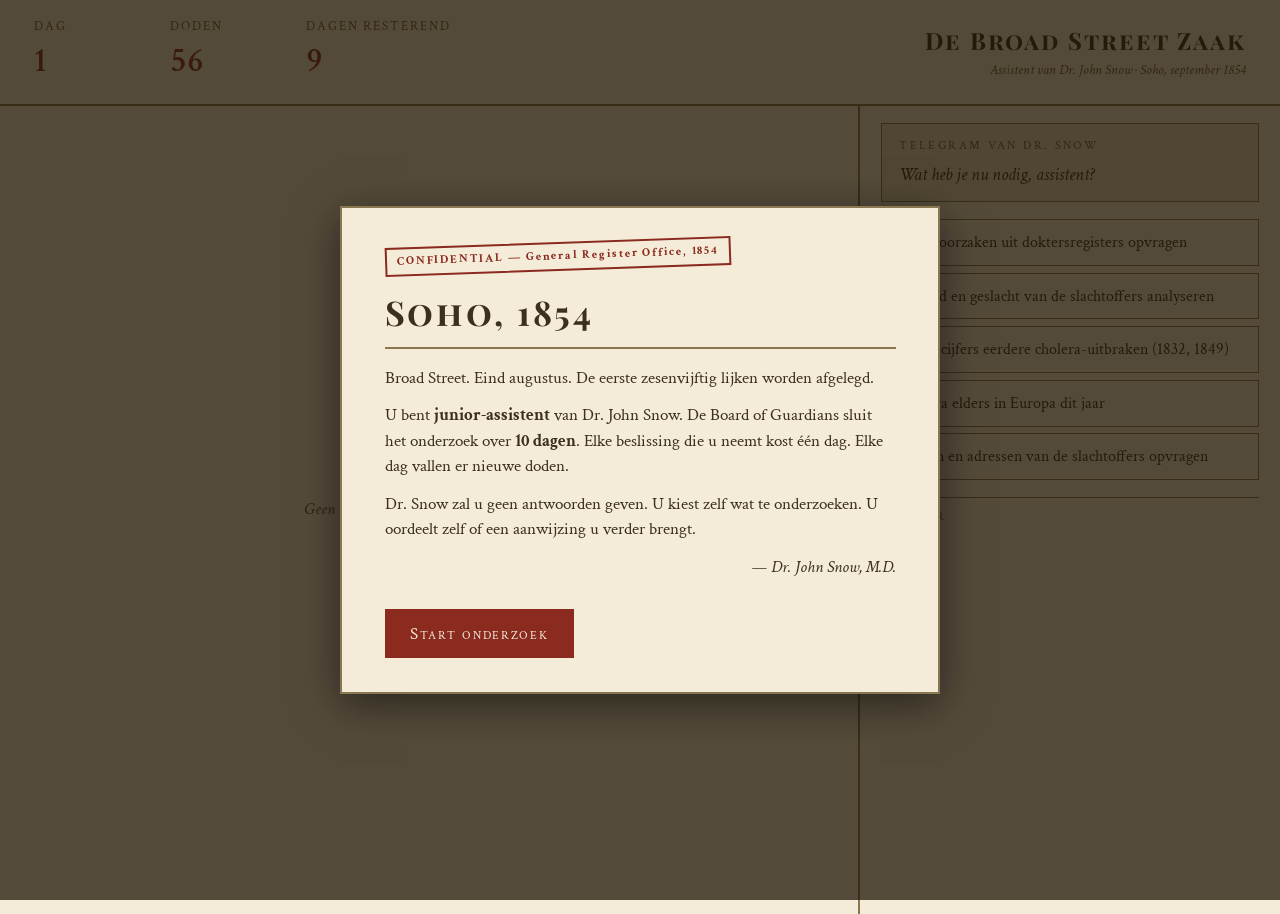
==== broad-street-zaak.html @ 78f12b33 "M4: Victoriaanse styling en polish - Google Fonts Playfair Display (koppen) + Crimson Text (body) - " ====
<!doctype html>
<html lang="nl">
<head>
  <meta charset="utf-8">
  <meta name="viewport" content="width=1280, initial-scale=1">
  <title>De Broad Street Zaak — Londen, 1854</title>
  <link rel="preconnect" href="https://fonts.googleapis.com">
  <link rel="preconnect" href="https://fonts.gstatic.com" crossorigin>
  <link href="https://fonts.googleapis.com/css2?family=Playfair+Display:wght@400;600;700&family=Crimson+Text:ital,wght@0,400;0,600;1,400&display=swap" rel="stylesheet">
  <link rel="stylesheet" href="styles.css">
</head>
<body>
  <div id="app">
    <header id="dashboard">
      <div class="dash-cell">
        <div class="dash-label">Dag</div>
        <div class="dash-value" id="day-value">1</div>
      </div>
      <div class="dash-cell">
        <div class="dash-label">Doden</div>
        <div class="dash-value" id="deaths-value">56</div>
      </div>
      <div class="dash-cell">
        <div class="dash-label">Dagen resterend</div>
        <div class="dash-value" id="remaining-value">9</div>
      </div>
      <div class="dash-cell dash-brand">
        <div class="dash-title">De Broad Street Zaak</div>
        <div class="dash-subtitle">Assistent van Dr. John Snow · Soho, september 1854</div>
      </div>
    </header>

    <main id="workspace">
      <section id="map-panel">
        <svg id="map-svg" viewBox="0 0 1024 768" preserveAspectRatio="xMidYMid meet"
             xmlns="http://www.w3.org/2000/svg">
          <rect width="1024" height="768" fill="#f4ecd8"/>
          <image id="map-bg" href="data/img/old-soho-1024.jpg" x="0" y="0" width="1024" height="768"
                 preserveAspectRatio="xMidYMid slice" opacity="0"/>
          <g id="layer-streets"></g>
          <g id="layer-density"></g>
          <g id="layer-poi"></g>
          <g id="layer-deaths"></g>
          <g id="layer-pumps"></g>
        </svg>
        <div id="map-placeholder" class="placeholder">
          Geen kaart opgevraagd. Zie menu rechts.
        </div>
      </section>

      <aside id="side-panel">
        <div id="telegram">
          <div class="telegram-head">Telegram van Dr. Snow</div>
          <div class="telegram-body" id="menu-prompt">
            Wat heb je nu nodig, assistent?
          </div>
        </div>
        <div id="menu" role="list"></div>
        <div id="viz" class="viz-panel hidden"></div>
        <div id="dossier">
          <div class="dossier-head">Dossier</div>
          <ul id="dossier-list"></ul>
        </div>
      </aside>
    </main>

    <div id="intro-overlay" class="overlay">
      <div class="overlay-card">
        <div class="stamp">CONFIDENTIAL — General Register Office, 1854</div>
        <h1>Soho, 1854</h1>
        <p>Broad Street. Eind augustus. De eerste zesenvijftig lijken worden afgelegd.</p>
        <p>U bent <strong>junior-assistent</strong> van Dr. John Snow. De Board of Guardians sluit het onderzoek over <strong>10 dagen</strong>. Elke beslissing die u neemt kost één dag. Elke dag vallen er nieuwe doden.</p>
        <p>Dr. Snow zal u geen antwoorden geven. U kiest zelf wat te onderzoeken. U oordeelt zelf of een aanwijzing u verder brengt.</p>
        <p class="signature">— Dr. John Snow, M.D.</p>
        <button id="start-btn" class="primary">Start onderzoek</button>
      </div>
    </div>

    <div id="ending-overlay" class="overlay hidden">
      <div class="overlay-card wide" id="ending-card"></div>
    </div>
  </div>

  <script type="module" src="app.js"></script>
</body>
</html>
---- styles.css ----
/* M2: minimale Victoriaanse basis. Polish in M4. */
:root {
  --paper: #f4ecd8;
  --paper-dark: #e8dcc0;
  --ink: #3b2f1e;
  --ink-soft: #6b5a3e;
  --accent: #8b2a1f;
  --accent-soft: #b9583f;
  --rule: #8a7752;
}

* { box-sizing: border-box; }

html, body {
  margin: 0;
  padding: 0;
  background: var(--paper);
  color: var(--ink);
  font-family: "Crimson Text", "Times New Roman", Georgia, serif;
  font-size: 17px;
  line-height: 1.5;
  min-height: 100vh;
}

h1, .dash-title, .overlay-card h1 {
  font-family: "Playfair Display", "Times New Roman", Georgia, serif;
}

#app {
  display: grid;
  grid-template-rows: auto 1fr;
  min-height: 100vh;
}

/* Dashboard */
#dashboard {
  display: grid;
  grid-template-columns: auto auto auto 1fr;
  gap: 2rem;
  padding: 1rem 2rem;
  border-bottom: 2px double var(--rule);
  align-items: center;
  background: var(--paper);
}

.dash-cell {
  display: flex;
  flex-direction: column;
  min-width: 6rem;
}

.dash-label {
  font-size: 0.75rem;
  letter-spacing: 0.15em;
  text-transform: uppercase;
  color: var(--ink-soft);
}

.dash-value {
  font-size: 2rem;
  font-weight: 600;
  color: var(--accent);
  font-variant-numeric: tabular-nums;
}

.dash-brand {
  text-align: right;
  align-items: flex-end;
}

.dash-title {
  font-size: 1.4rem;
  font-weight: 700;
  font-variant: small-caps;
  letter-spacing: 0.08em;
}

.dash-subtitle {
  font-size: 0.85rem;
  color: var(--ink-soft);
  font-style: italic;
}

/* Workspace */
#workspace {
  display: grid;
  grid-template-columns: 1fr 420px;
  gap: 0;
  height: calc(100vh - 92px);
  min-height: 600px;
}

#map-panel {
  position: relative;
  padding: 1rem;
  border-right: 2px solid var(--rule);
  overflow: hidden;
}

#map-svg {
  width: 100%;
  height: 100%;
  background: var(--paper);
}

.placeholder {
  position: absolute;
  inset: 1rem;
  display: flex;
  align-items: center;
  justify-content: center;
  color: var(--ink-soft);
  font-style: italic;
  pointer-events: none;
}

/* Side panel */
#side-panel {
  padding: 1rem 1.25rem;
  display: grid;
  grid-template-rows: auto auto 1fr auto;
  gap: 1rem;
  overflow-y: auto;
}

#telegram {
  border: 1px solid var(--rule);
  padding: 0.75rem 1rem;
  background: var(--paper-dark);
}

.telegram-head {
  font-size: 0.7rem;
  letter-spacing: 0.2em;
  text-transform: uppercase;
  color: var(--ink-soft);
  margin-bottom: 0.4rem;
}

.telegram-body {
  font-style: italic;
  font-size: 1.05rem;
}

#menu {
  display: flex;
  flex-direction: column;
  gap: 0.4rem;
}

.menu-btn {
  background: var(--paper);
  color: var(--ink);
  border: 1px solid var(--rule);
  padding: 0.7rem 0.9rem;
  text-align: left;
  font-family: inherit;
  font-size: 0.95rem;
  cursor: pointer;
  transition: background 0.15s, border-color 0.15s;
}

.menu-btn:hover {
  background: var(--paper-dark);
  border-color: var(--accent);
}

.menu-btn[disabled] {
  opacity: 0.4;
  cursor: not-allowed;
  background: var(--paper-dark);
}

.viz-panel {
  border-top: 1px dashed var(--rule);
  padding-top: 0.75rem;
  max-height: 40vh;
  overflow-y: auto;
}

.viz-panel.hidden { display: none; }
.viz-panel h3 {
  margin: 0 0 0.5rem 0;
  font-variant: small-caps;
  letter-spacing: 0.05em;
  color: var(--ink);
  font-size: 1rem;
  border-bottom: 1px solid var(--rule);
  padding-bottom: 0.25rem;
}

.viz-panel table {
  border-collapse: collapse;
  width: 100%;
  font-size: 0.85rem;
}

.viz-panel th, .viz-panel td {
  padding: 0.25rem 0.5rem;
  border-bottom: 1px solid var(--paper-dark);
  text-align: left;
}

.viz-panel th {
  font-weight: 700;
  color: var(--ink-soft);
}

.viz-panel .scroll-rows {
  max-height: 30vh;
  overflow-y: auto;
  border: 1px solid var(--paper-dark);
}

.viz-narrative p {
  margin: 0.5rem 0;
  font-size: 0.95rem;
}

.viz-narrative .finding {
  border-left: 3px solid var(--accent);
  padding-left: 0.6rem;
  margin: 0.5rem 0;
  font-style: italic;
}

/* Dossier */
#dossier {
  border-top: 1px solid var(--rule);
  padding-top: 0.6rem;
}

.dossier-head {
  font-size: 0.7rem;
  letter-spacing: 0.2em;
  text-transform: uppercase;
  color: var(--ink-soft);
  margin-bottom: 0.4rem;
}

#dossier-list {
  list-style: none;
  margin: 0;
  padding: 0;
  display: flex;
  flex-wrap: wrap;
  gap: 0.3rem;
}

#dossier-list li {
  border: 1px solid var(--rule);
  padding: 0.2rem 0.5rem;
  font-size: 0.75rem;
  background: var(--paper);
  color: var(--ink-soft);
  transition: background 0.15s;
}

#dossier-list li:hover {
  background: var(--paper-dark);
  color: var(--ink);
}

/* Map layers */
.street-line {
  stroke: var(--ink-soft);
  stroke-width: 1.2;
  fill: none;
  opacity: 0.85;
  stroke-linecap: round;
  stroke-linejoin: round;
}

.death-dot {
  fill: var(--accent);
  opacity: 0.75;
  stroke: #3a0f0a;
  stroke-width: 0.3;
  animation: fade-in 400ms ease-out;
}

@keyframes fade-in {
  from { opacity: 0; }
  to { opacity: 0.75; }
}

#map-bg {
  transition: opacity 600ms ease-out;
}

.menu-btn {
  transition: background 0.15s, border-color 0.15s, transform 0.1s;
}

.menu-btn:hover { transform: translateX(2px); }

/* Day-advance flash */
@keyframes day-flash {
  0% { color: var(--accent); transform: scale(1.15); }
  100% { color: var(--accent); transform: scale(1); }
}

.dash-value.flash {
  animation: day-flash 400ms ease-out;
}

.pump-marker {
  fill: #1e3a5f;
  stroke: #fff;
  stroke-width: 1.5;
}

.pump-marker.broad {
  fill: #1e3a5f;
  stroke: var(--accent);
  stroke-width: 2.5;
}

.pump-label {
  font-size: 11px;
  fill: var(--ink);
  font-family: inherit;
  pointer-events: none;
}

.poi-marker {
  opacity: 0.8;
}

.density-cell {
  fill: var(--accent-soft);
}

/* Overlay (intro + ending) */
.overlay {
  position: fixed;
  inset: 0;
  background: rgba(30, 20, 5, 0.75);
  display: flex;
  align-items: center;
  justify-content: center;
  z-index: 100;
}

.overlay.hidden { display: none; }

.overlay-card {
  background: var(--paper);
  border: 2px double var(--rule);
  padding: 2rem 2.5rem;
  max-width: 600px;
  box-shadow: 0 10px 40px rgba(0, 0, 0, 0.5);
  text-align: left;
}

.overlay-card.wide { max-width: 900px; }

.overlay-card h1 {
  margin: 0 0 1rem 0;
  font-variant: small-caps;
  letter-spacing: 0.08em;
  border-bottom: 2px double var(--rule);
  padding-bottom: 0.5rem;
}

.overlay-card p {
  margin: 0.7rem 0;
  font-size: 1rem;
}

.stamp {
  display: inline-block;
  border: 2px solid var(--accent);
  color: var(--accent);
  padding: 0.2rem 0.6rem;
  font-size: 0.7rem;
  letter-spacing: 0.15em;
  transform: rotate(-2deg);
  margin-bottom: 1rem;
  font-weight: 700;
}

.signature {
  text-align: right;
  font-style: italic;
  margin-top: 1.5rem;
}

button.primary {
  background: var(--accent);
  color: var(--paper);
  border: none;
  padding: 0.8rem 1.5rem;
  font-family: inherit;
  font-size: 1rem;
  cursor: pointer;
  font-variant: small-caps;
  letter-spacing: 0.1em;
  margin-top: 1rem;
}

button.primary:hover { background: var(--accent-soft); }

button.secondary {
  background: var(--paper-dark);
  color: var(--ink);
  border: 1px solid var(--rule);
  padding: 0.8rem 1.5rem;
  font-family: inherit;
  font-size: 1rem;
  cursor: pointer;
  margin-top: 1rem;
  margin-left: 0.5rem;
}

/* Ending layouts */
.ending-grid {
  display: grid;
  grid-template-columns: 1fr 1fr;
  gap: 1.5rem;
  margin: 1rem 0;
}

.ending-grid figure {
  margin: 0;
}

.ending-grid figcaption {
  font-size: 0.8rem;
  color: var(--ink-soft);
  font-style: italic;
  margin-top: 0.3rem;
}

.ending-grid svg {
  width: 100%;
  height: auto;
  border: 1px solid var(--rule);
  background: var(--paper);
}

.ending-stats {
  display: grid;
  grid-template-columns: repeat(3, 1fr);
  gap: 1rem;
  margin: 1rem 0;
  padding: 1rem;
  border: 1px solid var(--rule);
  background: var(--paper-dark);
}

.ending-stat-label {
  font-size: 0.7rem;
  letter-spacing: 0.15em;
  text-transform: uppercase;
  color: var(--ink-soft);
}

.ending-stat-value {
  font-size: 1.6rem;
  color: var(--accent);
  font-weight: 700;
}

.transfer-question {
  font-size: 1.1rem;
  font-style: italic;
  border-left: 3px solid var(--accent);
  padding-left: 1rem;
  margin: 1rem 0;
}

/* Print */
@media print {
  .overlay, #intro-overlay { display: none !important; }
  #dashboard, #side-panel { border: none; }
  body { background: white; }
}
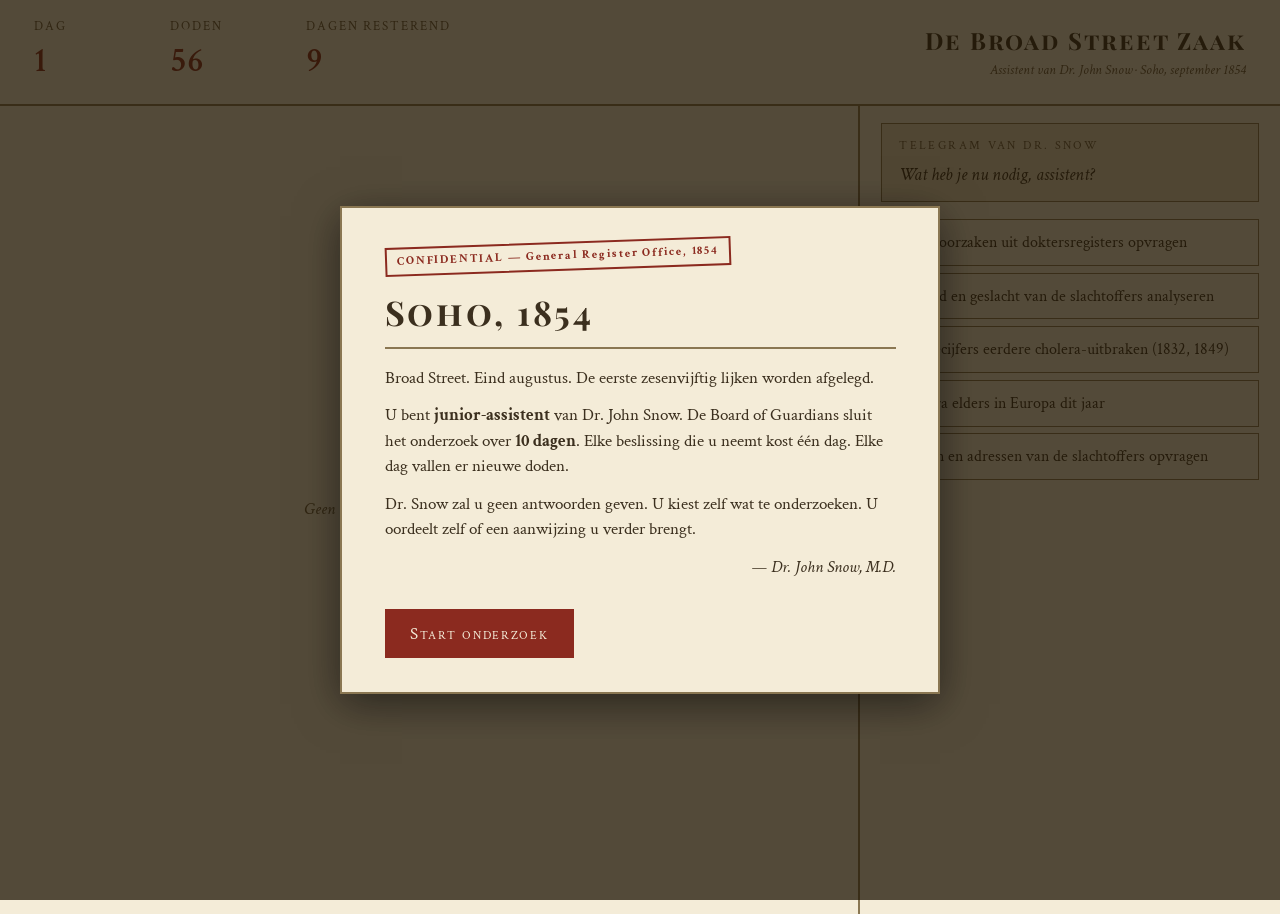
==== commit 356bdfd3: "feat: dossier vervangen door tabbladen voor betere viz-zichtbaarheid Feedback: rode-haring data was " ====
--- a/broad-street-zaak.html
+++ b/broad-street-zaak.html
@@ -35,12 +35,10 @@
         <svg id="map-svg" viewBox="0 0 1024 768" preserveAspectRatio="xMidYMid meet"
              xmlns="http://www.w3.org/2000/svg">
           <rect width="1024" height="768" fill="#f4ecd8"/>
-          <image id="map-bg" href="data/img/old-soho-1024.jpg" x="0" y="0" width="1024" height="768"
-                 preserveAspectRatio="xMidYMid slice" opacity="0"/>
           <g id="layer-streets"></g>
           <g id="layer-density"></g>
+          <g id="layer-deaths"></g>
           <g id="layer-poi"></g>
-          <g id="layer-deaths"></g>
           <g id="layer-pumps"></g>
         </svg>
         <div id="map-placeholder" class="placeholder">
@@ -56,11 +54,8 @@
           </div>
         </div>
         <div id="menu" role="list"></div>
+        <div id="tabs" role="tablist"></div>
         <div id="viz" class="viz-panel hidden"></div>
-        <div id="dossier">
-          <div class="dossier-head">Dossier</div>
-          <ul id="dossier-list"></ul>
-        </div>
       </aside>
     </main>
 
--- a/styles.css
+++ b/styles.css
@@ -118,9 +118,9 @@
 #side-panel {
   padding: 1rem 1.25rem;
   display: grid;
-  grid-template-rows: auto auto 1fr auto;
+  grid-template-rows: auto auto auto 1fr;
   gap: 1rem;
-  overflow-y: auto;
+  min-height: 0;
 }
 
 #telegram {
@@ -172,10 +172,10 @@
 }
 
 .viz-panel {
-  border-top: 1px dashed var(--rule);
-  padding-top: 0.75rem;
-  max-height: 40vh;
+  border-top: 1px solid var(--rule);
+  padding: 0.75rem 0.25rem 0.5rem;
   overflow-y: auto;
+  min-height: 0;
 }
 
 .viz-panel.hidden { display: none; }
@@ -224,41 +224,48 @@
   font-style: italic;
 }
 
-/* Dossier */
-#dossier {
-  border-top: 1px solid var(--rule);
-  padding-top: 0.6rem;
-}
-
-.dossier-head {
-  font-size: 0.7rem;
-  letter-spacing: 0.2em;
-  text-transform: uppercase;
-  color: var(--ink-soft);
-  margin-bottom: 0.4rem;
-}
-
-#dossier-list {
-  list-style: none;
-  margin: 0;
-  padding: 0;
+/* Tabs — dossier van genomen waarnemingen */
+#tabs {
   display: flex;
   flex-wrap: wrap;
-  gap: 0.3rem;
-}
-
-#dossier-list li {
-  border: 1px solid var(--rule);
-  padding: 0.2rem 0.5rem;
-  font-size: 0.75rem;
-  background: var(--paper);
-  color: var(--ink-soft);
-  transition: background 0.15s;
-}
-
-#dossier-list li:hover {
-  background: var(--paper-dark);
-  color: var(--ink);
+  gap: 0.25rem 0.3rem;
+  padding-top: 0.3rem;
+  border-top: 1px dashed var(--rule);
+}
+
+#tabs:empty {
+  display: none;
+}
+
+.tab {
+  border: 1px solid var(--rule);
+  border-bottom: none;
+  padding: 0.35rem 0.6rem 0.3rem;
+  font-size: 0.78rem;
+  background: var(--paper);
+  color: var(--ink-soft);
+  font-family: inherit;
+  cursor: pointer;
+  border-radius: 3px 3px 0 0;
+  max-width: 180px;
+  white-space: nowrap;
+  overflow: hidden;
+  text-overflow: ellipsis;
+  transition: background 0.15s, color 0.15s;
+}
+
+.tab:hover {
+  background: var(--paper-dark);
+  color: var(--ink);
+}
+
+.tab.active {
+  background: var(--paper-dark);
+  color: var(--ink);
+  border-color: var(--accent);
+  border-bottom: 2px solid var(--paper-dark);
+  margin-bottom: -1px;
+  font-weight: 600;
 }
 
 /* Map layers */
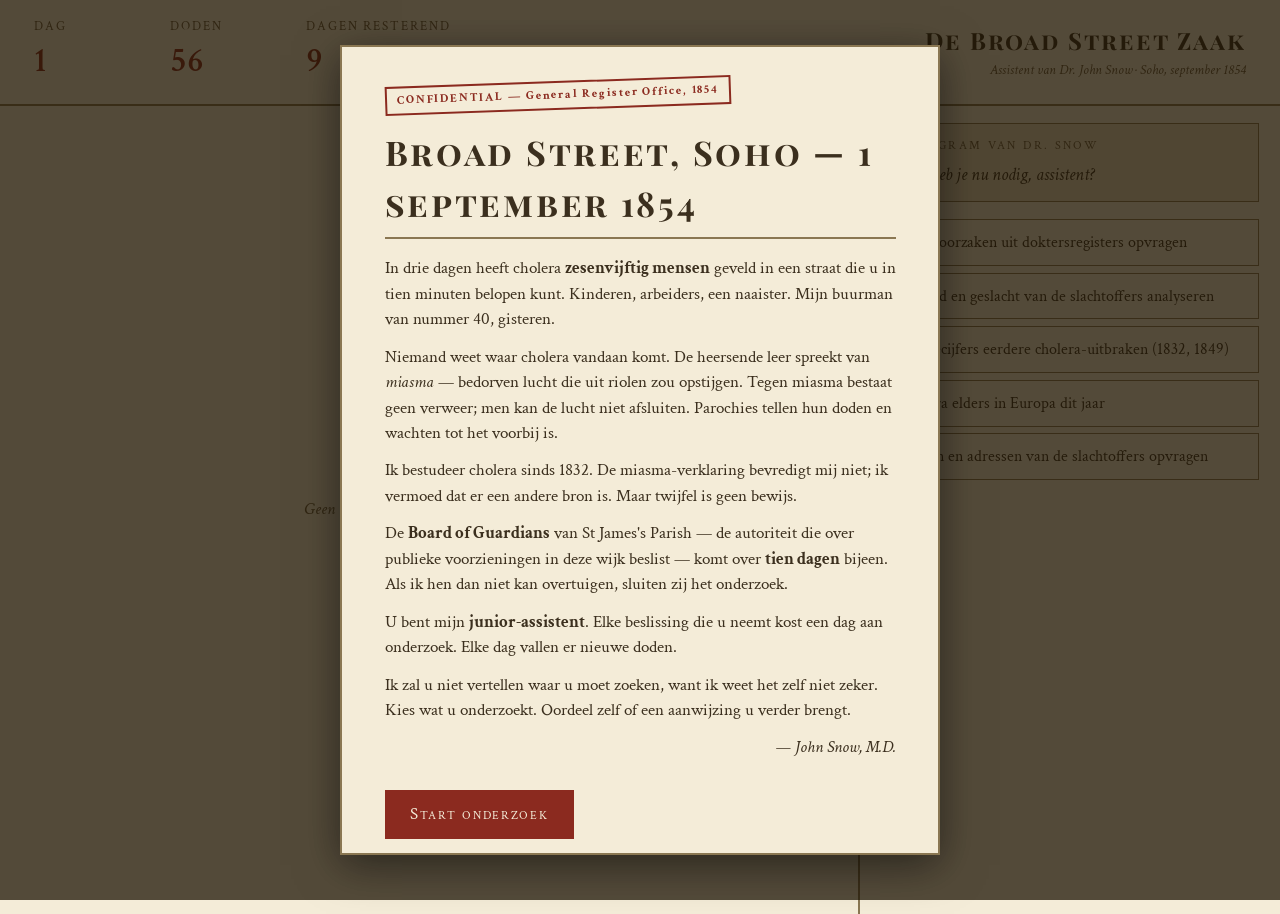
==== commit 34b17d36: "fix: intro in eerste persoon + meer context, zonder spoiler Drie problemen in de originele intro: 1." ====
--- a/broad-street-zaak.html
+++ b/broad-street-zaak.html
@@ -62,11 +62,14 @@
     <div id="intro-overlay" class="overlay">
       <div class="overlay-card">
         <div class="stamp">CONFIDENTIAL — General Register Office, 1854</div>
-        <h1>Soho, 1854</h1>
-        <p>Broad Street. Eind augustus. De eerste zesenvijftig lijken worden afgelegd.</p>
-        <p>U bent <strong>junior-assistent</strong> van Dr. John Snow. De Board of Guardians sluit het onderzoek over <strong>10 dagen</strong>. Elke beslissing die u neemt kost één dag. Elke dag vallen er nieuwe doden.</p>
-        <p>Dr. Snow zal u geen antwoorden geven. U kiest zelf wat te onderzoeken. U oordeelt zelf of een aanwijzing u verder brengt.</p>
-        <p class="signature">— Dr. John Snow, M.D.</p>
+        <h1>Broad Street, Soho — 1 september 1854</h1>
+        <p>In drie dagen heeft cholera <strong>zesenvijftig mensen</strong> geveld in een straat die u in tien minuten belopen kunt. Kinderen, arbeiders, een naaister. Mijn buurman van nummer 40, gisteren.</p>
+        <p>Niemand weet waar cholera vandaan komt. De heersende leer spreekt van <em>miasma</em> — bedorven lucht die uit riolen zou opstijgen. Tegen miasma bestaat geen verweer; men kan de lucht niet afsluiten. Parochies tellen hun doden en wachten tot het voorbij is.</p>
+        <p>Ik bestudeer cholera sinds 1832. De miasma-verklaring bevredigt mij niet; ik vermoed dat er een andere bron is. Maar twijfel is geen bewijs.</p>
+        <p>De <strong>Board of Guardians</strong> van St James's Parish — de autoriteit die over publieke voorzieningen in deze wijk beslist — komt over <strong>tien dagen</strong> bijeen. Als ik hen dan niet kan overtuigen, sluiten zij het onderzoek.</p>
+        <p>U bent mijn <strong>junior-assistent</strong>. Elke beslissing die u neemt kost een dag aan onderzoek. Elke dag vallen er nieuwe doden.</p>
+        <p>Ik zal u niet vertellen waar u moet zoeken, want ik weet het zelf niet zeker. Kies wat u onderzoekt. Oordeel zelf of een aanwijzing u verder brengt.</p>
+        <p class="signature">— John Snow, M.D.</p>
         <button id="start-btn" class="primary">Start onderzoek</button>
       </div>
     </div>
--- a/styles.css
+++ b/styles.css
@@ -356,6 +356,8 @@
   border: 2px double var(--rule);
   padding: 2rem 2.5rem;
   max-width: 600px;
+  max-height: 90vh;
+  overflow-y: auto;
   box-shadow: 0 10px 40px rgba(0, 0, 0, 0.5);
   text-align: left;
 }
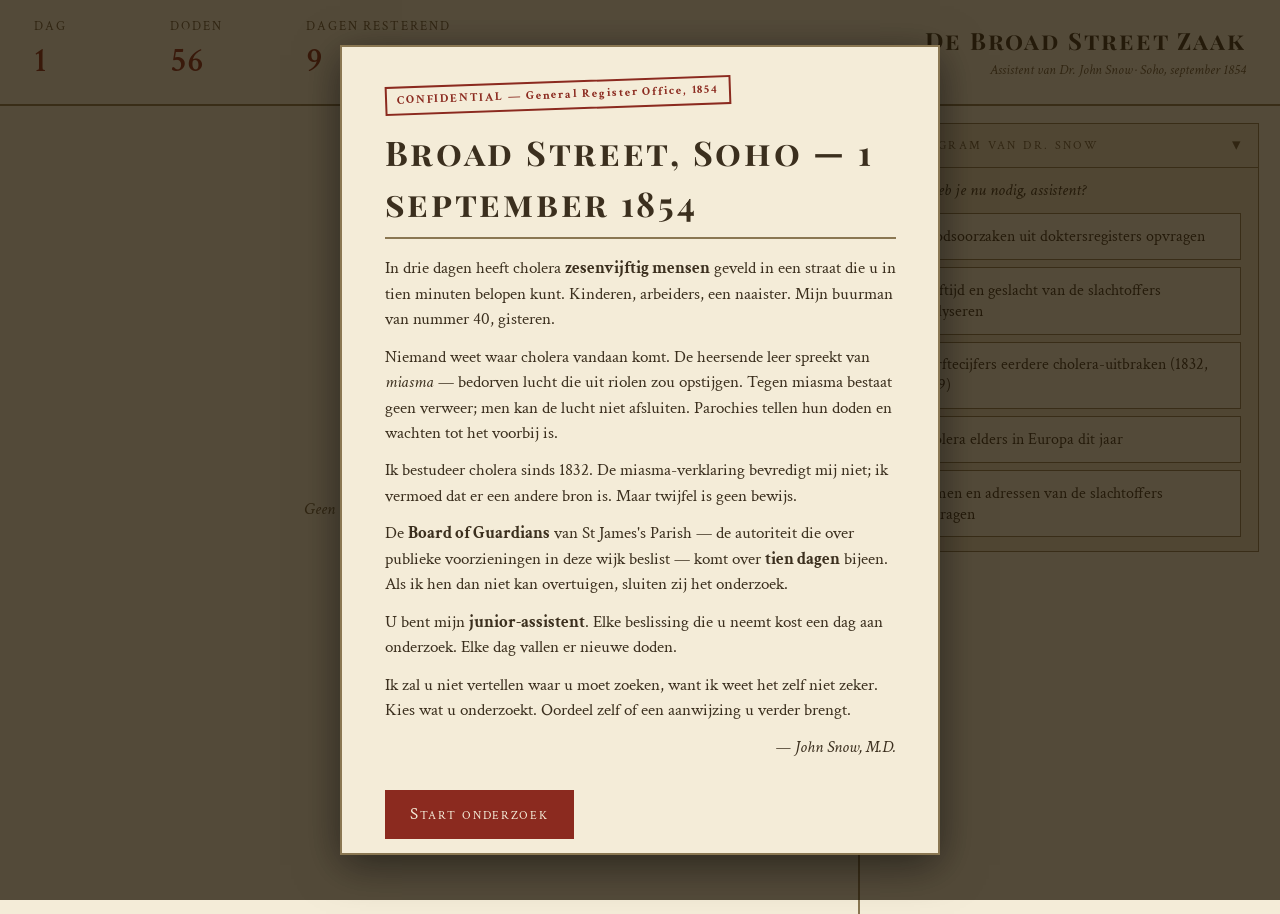
==== commit 91a57bb5: "feat: UX layout D — collapsible menu + horizontale tabs Feedback: rechter paneel was overvol met ver" ====
--- a/broad-street-zaak.html
+++ b/broad-street-zaak.html
@@ -47,13 +47,16 @@
       </section>
 
       <aside id="side-panel">
-        <div id="telegram">
-          <div class="telegram-head">Telegram van Dr. Snow</div>
+        <div id="menu-block" class="menu-open">
+          <button id="menu-toggle" type="button" aria-expanded="true" aria-controls="menu">
+            <span class="telegram-head">Telegram van Dr. Snow</span>
+            <span class="chevron" aria-hidden="true">▾</span>
+          </button>
           <div class="telegram-body" id="menu-prompt">
             Wat heb je nu nodig, assistent?
           </div>
+          <div id="menu" role="list"></div>
         </div>
-        <div id="menu" role="list"></div>
         <div id="tabs" role="tablist"></div>
         <div id="viz" class="viz-panel hidden"></div>
       </aside>
--- a/styles.css
+++ b/styles.css
@@ -118,15 +118,35 @@
 #side-panel {
   padding: 1rem 1.25rem;
   display: grid;
-  grid-template-rows: auto auto auto 1fr;
-  gap: 1rem;
+  grid-template-rows: auto auto 1fr;
+  gap: 0.8rem;
   min-height: 0;
 }
 
-#telegram {
+/* Collapsible menu-block (telegram + menu) */
+#menu-block {
   border: 1px solid var(--rule);
-  padding: 0.75rem 1rem;
-  background: var(--paper-dark);
+  background: var(--paper-dark);
+  overflow: hidden;
+}
+
+#menu-toggle {
+  display: flex;
+  align-items: center;
+  justify-content: space-between;
+  width: 100%;
+  padding: 0.6rem 1rem;
+  background: transparent;
+  border: none;
+  border-bottom: 1px solid transparent;
+  font-family: inherit;
+  cursor: pointer;
+  color: inherit;
+  text-align: left;
+}
+
+#menu-block.menu-open #menu-toggle {
+  border-bottom-color: var(--rule);
 }
 
 .telegram-head {
@@ -134,18 +154,34 @@
   letter-spacing: 0.2em;
   text-transform: uppercase;
   color: var(--ink-soft);
-  margin-bottom: 0.4rem;
+}
+
+.chevron {
+  font-size: 1rem;
+  color: var(--ink-soft);
+  transition: transform 0.2s;
+}
+
+#menu-block.menu-collapsed .chevron {
+  transform: rotate(-90deg);
 }
 
 .telegram-body {
   font-style: italic;
-  font-size: 1.05rem;
+  font-size: 1rem;
+  padding: 0.6rem 1rem 0.4rem;
 }
 
 #menu {
   display: flex;
   flex-direction: column;
   gap: 0.4rem;
+  padding: 0.2rem 1rem 0.8rem;
+}
+
+#menu-block.menu-collapsed .telegram-body,
+#menu-block.menu-collapsed #menu {
+  display: none;
 }
 
 .menu-btn {
@@ -224,13 +260,24 @@
   font-style: italic;
 }
 
-/* Tabs — dossier van genomen waarnemingen */
+/* Tabs — horizontaal scrollbaar */
 #tabs {
   display: flex;
-  flex-wrap: wrap;
-  gap: 0.25rem 0.3rem;
-  padding-top: 0.3rem;
+  flex-wrap: nowrap;
+  gap: 0.25rem;
+  overflow-x: auto;
+  overflow-y: hidden;
+  padding: 0.3rem 0 0;
   border-top: 1px dashed var(--rule);
+  scrollbar-width: thin;
+}
+
+#tabs::-webkit-scrollbar {
+  height: 6px;
+}
+#tabs::-webkit-scrollbar-thumb {
+  background: var(--rule);
+  border-radius: 3px;
 }
 
 #tabs:empty {
@@ -238,6 +285,7 @@
 }
 
 .tab {
+  flex: 0 0 auto;
   border: 1px solid var(--rule);
   border-bottom: none;
   padding: 0.35rem 0.6rem 0.3rem;
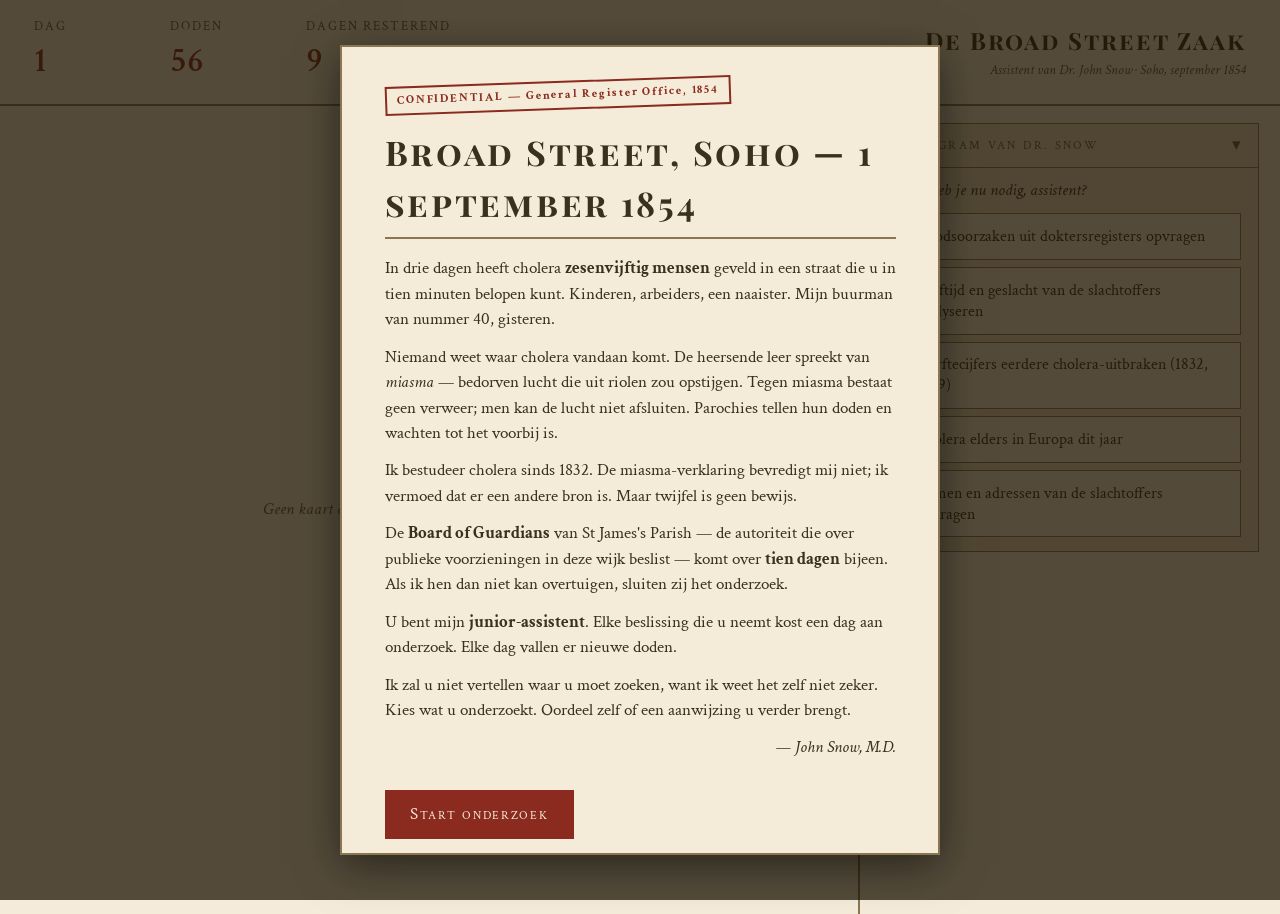
==== commit 4bc3f487: "feat: broad-street-zaak responsive voor tablet en phone Viewport veranderd van vaste width=1280 naar" ====
--- a/broad-street-zaak.html
+++ b/broad-street-zaak.html
@@ -2,7 +2,7 @@
 <html lang="nl">
 <head>
   <meta charset="utf-8">
-  <meta name="viewport" content="width=1280, initial-scale=1">
+  <meta name="viewport" content="width=device-width, initial-scale=1">
   <title>De Broad Street Zaak — Londen, 1854</title>
   <link rel="preconnect" href="https://fonts.googleapis.com">
   <link rel="preconnect" href="https://fonts.gstatic.com" crossorigin>
@@ -42,7 +42,7 @@
           <g id="layer-pumps"></g>
         </svg>
         <div id="map-placeholder" class="placeholder">
-          Geen kaart opgevraagd. Zie menu rechts.
+          Geen kaart opgevraagd. Kies een bron in het telegram.
         </div>
       </section>
 
@@ -73,7 +73,15 @@
         <p>U bent mijn <strong>junior-assistent</strong>. Elke beslissing die u neemt kost een dag aan onderzoek. Elke dag vallen er nieuwe doden.</p>
         <p>Ik zal u niet vertellen waar u moet zoeken, want ik weet het zelf niet zeker. Kies wat u onderzoekt. Oordeel zelf of een aanwijzing u verder brengt.</p>
         <p class="signature">— John Snow, M.D.</p>
-        <button id="start-btn" class="primary">Start onderzoek</button>
+        <div id="start-vault">
+          <button id="start-btn" class="primary">Start onderzoek</button>
+          <form id="unlock-form" class="unlock-form hidden" autocomplete="off">
+            <label for="unlock-input">Codewoord van dr. Snow</label>
+            <input id="unlock-input" type="password" autocomplete="off" spellcheck="false">
+            <button type="submit" class="primary">Open dossier</button>
+            <div id="unlock-error" class="unlock-error hidden">Onjuist codewoord. Vraag in het werkcollege.</div>
+          </form>
+        </div>
       </div>
     </div>
 
--- a/styles.css
+++ b/styles.css
@@ -527,9 +527,343 @@
   margin: 1rem 0;
 }
 
+/* Unlock gate */
+#start-vault {
+  margin-top: 0.5rem;
+}
+
+.unlock-form {
+  display: flex;
+  flex-direction: column;
+  gap: 0.5rem;
+  max-width: 360px;
+}
+
+.unlock-form.hidden { display: none; }
+.unlock-error.hidden { display: none; }
+#start-btn.hidden { display: none; }
+
+.unlock-form label {
+  font-size: 0.8rem;
+  color: var(--ink-soft);
+  font-variant: small-caps;
+  letter-spacing: 0.12em;
+}
+
+.unlock-form input {
+  padding: 0.55rem 0.7rem;
+  font-family: inherit;
+  font-size: 1rem;
+  border: 1px solid var(--rule);
+  background: var(--paper);
+  color: var(--ink);
+}
+
+.unlock-form input:focus {
+  outline: none;
+  border-color: var(--accent);
+}
+
+.unlock-error {
+  color: var(--accent);
+  font-style: italic;
+  font-size: 0.9rem;
+}
+
+.shake {
+  animation: shake 0.35s;
+}
+
+@keyframes shake {
+  0%, 100% { transform: translateX(0); }
+  25% { transform: translateX(-6px); }
+  75% { transform: translateX(6px); }
+}
+
+/* DIKIWI reflection */
+.dikiwi-reflection {
+  margin-top: 1.5rem;
+  padding-top: 1.5rem;
+  border-top: 2px double var(--rule);
+  text-align: left;
+}
+
+.dikiwi-reflection h2 {
+  font-family: "Playfair Display", Georgia, serif;
+  font-variant: small-caps;
+  letter-spacing: 0.05em;
+  font-size: 1.6rem;
+  margin: 0 0 0.4rem;
+}
+
+.dikiwi-reflection h3 {
+  font-family: "Playfair Display", Georgia, serif;
+  font-variant: small-caps;
+  letter-spacing: 0.05em;
+  margin: 1rem 0 0.4rem;
+}
+
+.dikiwi-layers {
+  display: grid;
+  grid-template-columns: repeat(auto-fit, minmax(240px, 1fr));
+  gap: 0.6rem;
+  margin: 1rem 0;
+}
+
+.dikiwi-layer {
+  border: 1px solid var(--rule);
+  padding: 0.6rem 0.8rem;
+  background: var(--paper-dark);
+}
+
+.dikiwi-name {
+  display: block;
+  font-variant: small-caps;
+  letter-spacing: 0.1em;
+  color: var(--accent);
+  font-weight: 600;
+  font-style: italic;
+  margin-bottom: 0.2rem;
+}
+
+.dikiwi-def {
+  font-size: 0.9rem;
+  color: var(--ink-soft);
+}
+
+.dikiwi-instruction {
+  font-style: italic;
+  color: var(--ink-soft);
+  margin: 1rem 0 0.5rem;
+}
+
+.dikiwi-snippets {
+  padding-left: 1.2rem;
+  margin: 0 0 1rem;
+}
+
+.dikiwi-snippets li {
+  margin: 0.5rem 0;
+  display: flex;
+  gap: 0.8rem;
+  align-items: center;
+  justify-content: space-between;
+}
+
+.dikiwi-snippets .snippet-text {
+  flex: 1;
+}
+
+.dikiwi-snippets select {
+  font-family: inherit;
+  font-size: 0.9rem;
+  padding: 0.3rem 0.5rem;
+  border: 1px solid var(--rule);
+  background: var(--paper);
+  color: var(--ink);
+  min-width: 140px;
+}
+
+.dikiwi-comparison {
+  margin-top: 1.2rem;
+}
+
+.compare-intro {
+  font-style: italic;
+  color: var(--ink-soft);
+}
+
+.dikiwi-comparison-list {
+  list-style: decimal;
+  padding-left: 1.2rem;
+}
+
+.dikiwi-comparison-list li {
+  display: grid;
+  grid-template-columns: 2fr 1fr 1fr;
+  gap: 0.6rem;
+  margin: 0.3rem 0;
+  padding: 0.4rem 0;
+  border-bottom: 1px dotted var(--rule);
+  align-items: baseline;
+}
+
+.dikiwi-comparison-list .yours {
+  font-style: italic;
+  color: var(--accent);
+  font-size: 0.9rem;
+}
+
+.dikiwi-comparison-list .snow {
+  color: var(--ink-soft);
+  font-size: 0.9rem;
+}
+
+.dikiwi-questions {
+  margin-top: 1.2rem;
+}
+
+.dikiwi-questions label {
+  display: block;
+  margin-top: 0.8rem;
+  font-weight: 600;
+  font-size: 0.95rem;
+}
+
+.dikiwi-questions textarea {
+  width: 100%;
+  box-sizing: border-box;
+  font-family: inherit;
+  font-size: 0.95rem;
+  padding: 0.5rem;
+  margin-top: 0.3rem;
+  border: 1px solid var(--rule);
+  background: var(--paper);
+  color: var(--ink);
+  resize: vertical;
+}
+
+.dikiwi-questions textarea:focus {
+  outline: none;
+  border-color: var(--accent);
+}
+
+/* Responsive: tablet + phone (≤900px) — stack map + side panel */
+@media (max-width: 900px) {
+  html, body { font-size: 16px; }
+
+  #dashboard {
+    grid-template-columns: auto auto 1fr;
+    gap: 1.25rem;
+    padding: 0.8rem 1.1rem;
+  }
+
+  .dash-brand {
+    grid-column: 1 / -1;
+    grid-row: 2;
+    text-align: left;
+    align-items: flex-start;
+    border-top: 1px dashed var(--rule);
+    padding-top: 0.6rem;
+  }
+
+  .dash-value { font-size: 1.6rem; }
+  .dash-title { font-size: 1.2rem; }
+
+  #workspace {
+    grid-template-columns: 1fr;
+    grid-template-rows: auto auto;
+    height: auto;
+    min-height: 0;
+  }
+
+  #map-panel {
+    border-right: none;
+    border-bottom: 2px solid var(--rule);
+    padding: 0.75rem;
+    aspect-ratio: 4 / 3;
+    min-height: 0;
+  }
+
+  #map-svg { height: 100%; }
+
+  #side-panel {
+    padding: 0.9rem 1rem 1.25rem;
+    grid-template-rows: auto auto auto;
+    min-height: 0;
+  }
+
+  .viz-panel { max-height: 60vh; }
+
+  .overlay-card {
+    padding: 1.4rem 1.5rem;
+    max-height: calc(100dvh - 2rem);
+  }
+}
+
+/* Phone (≤560px) — tighter dashboard + overlays */
+@media (max-width: 560px) {
+  html, body { font-size: 15px; }
+
+  #dashboard {
+    grid-template-columns: repeat(3, 1fr);
+    gap: 0.6rem 0.8rem;
+    padding: 0.7rem 0.9rem;
+  }
+
+  .dash-cell { min-width: 0; }
+  .dash-value { font-size: 1.4rem; }
+  .dash-label { font-size: 0.68rem; letter-spacing: 0.1em; }
+
+  .dash-title { font-size: 1rem; letter-spacing: 0.05em; }
+  .dash-subtitle { font-size: 0.75rem; }
+
+  #map-panel { aspect-ratio: 5 / 4; padding: 0.5rem; }
+
+  #side-panel { padding: 0.7rem 0.8rem 1rem; }
+
+  .telegram-body { font-size: 0.95rem; }
+  .menu-btn { padding: 0.6rem 0.75rem; font-size: 0.9rem; }
+  .menu-btn:hover { transform: none; }
+
+  .tab { max-width: 140px; font-size: 0.72rem; padding: 0.3rem 0.5rem 0.25rem; }
+
+  .overlay-card {
+    padding: 1.1rem 1.1rem;
+    border-width: 1px;
+  }
+
+  .overlay-card h1 { font-size: 1.4rem; letter-spacing: 0.04em; }
+  .overlay-card p { font-size: 0.95rem; }
+
+  .stamp { font-size: 0.62rem; padding: 0.15rem 0.45rem; }
+
+  .ending-grid { grid-template-columns: 1fr; gap: 1rem; }
+  .ending-stats { grid-template-columns: 1fr; gap: 0.5rem; padding: 0.8rem; }
+  .ending-stat-value { font-size: 1.3rem; }
+
+  .dikiwi-comparison-list li {
+    grid-template-columns: 1fr;
+    gap: 0.2rem;
+  }
+
+  .dikiwi-snippets li {
+    flex-direction: column;
+    align-items: flex-start;
+    gap: 0.3rem;
+  }
+
+  .dikiwi-snippets select { width: 100%; min-width: 0; }
+
+  button.primary, button.secondary {
+    width: 100%;
+    margin-left: 0;
+    box-sizing: border-box;
+  }
+}
+
 /* Print */
 @media print {
-  .overlay, #intro-overlay { display: none !important; }
-  #dashboard, #side-panel { border: none; }
+  #intro-overlay,
+  #dashboard,
+  #side-panel,
+  #map-panel { display: none !important; }
+  #ending-overlay {
+    position: static;
+    background: white;
+    padding: 0;
+    display: block;
+  }
+  #ending-overlay .overlay-card {
+    box-shadow: none;
+    border: none;
+    max-width: none;
+    padding: 0;
+  }
+  .dikiwi-snippets select,
+  .dikiwi-questions textarea {
+    border: 1px solid #ccc;
+  }
   body { background: white; }
-}
+  button { display: none !important; }
+}
